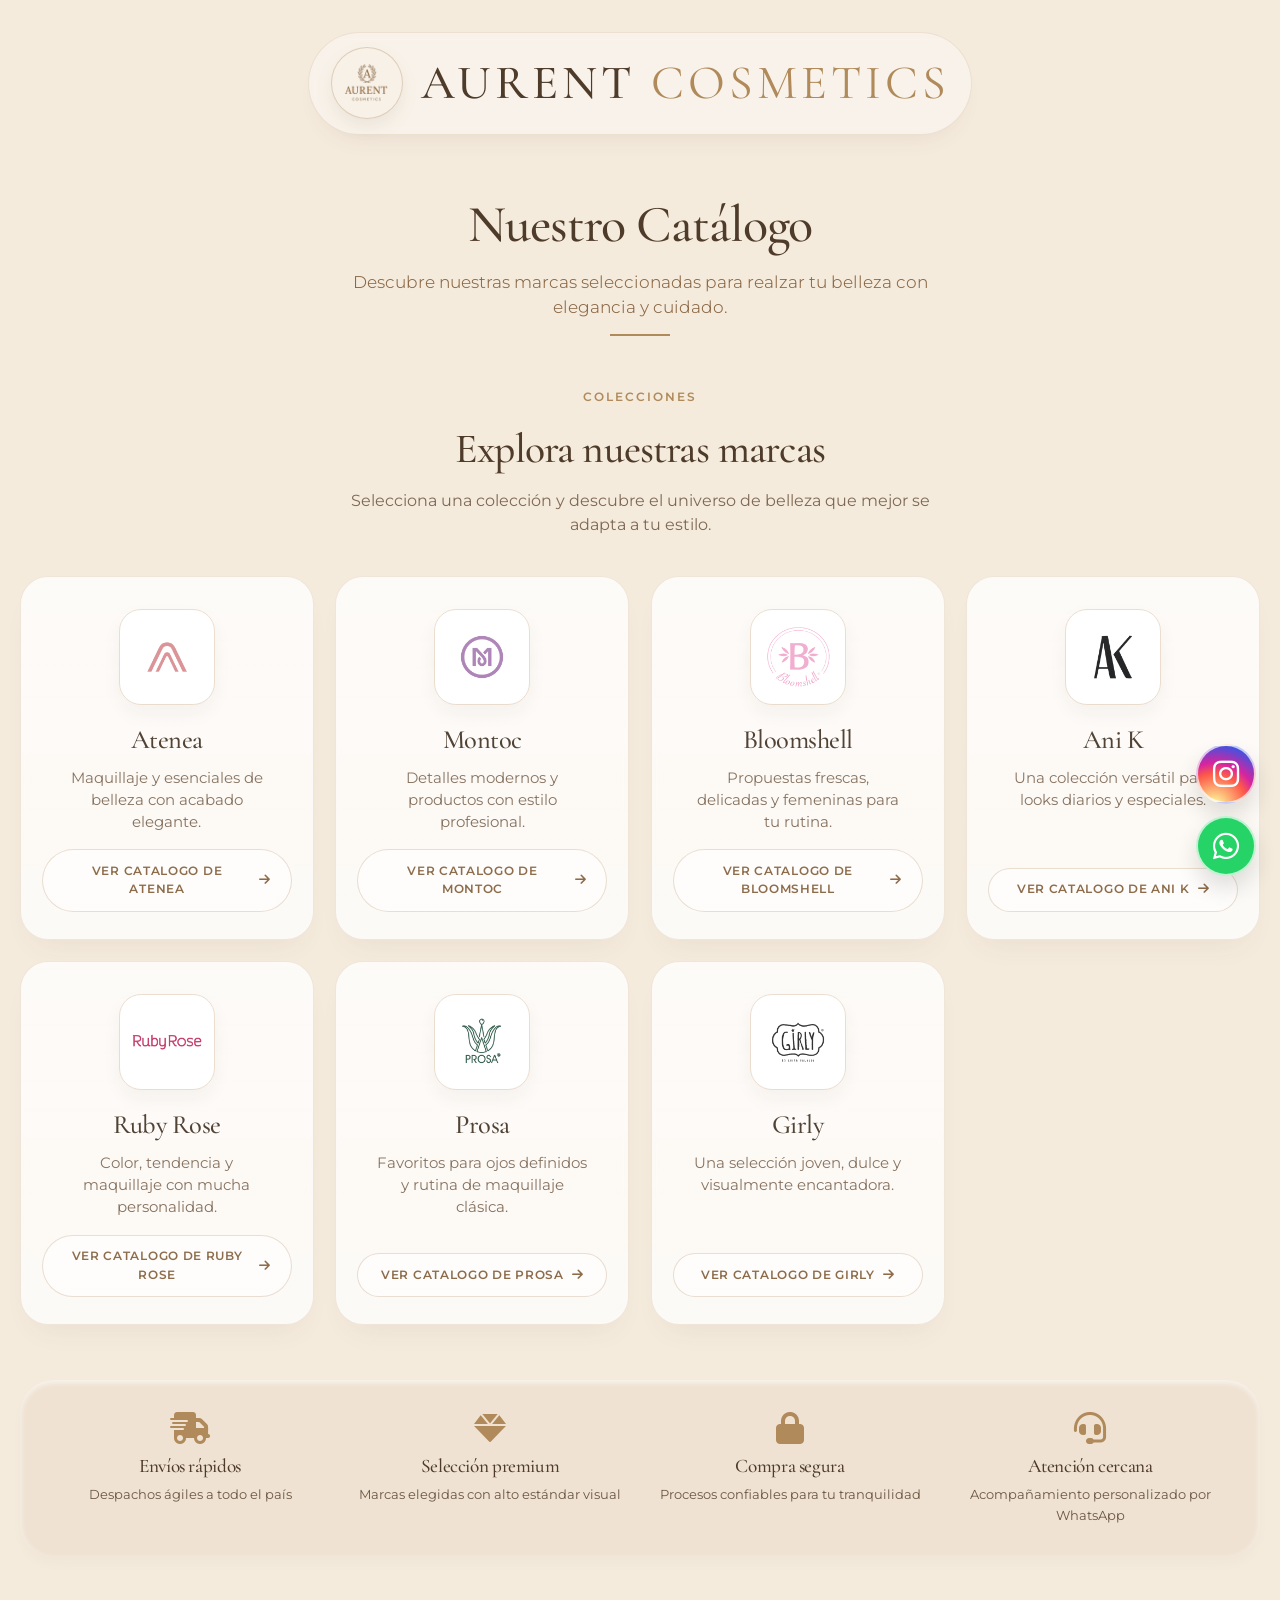
==== collections/index.html @ 2a7e624e "Change 'Ver colección' to 'Ver catalogo' for consistency" ====
<!DOCTYPE html>
<html lang="es">
<head>
  <meta charset="UTF-8" />
  <meta name="viewport" content="width=device-width, initial-scale=1.0" />
  <title>AURENT COSMETICS | Colecciones</title>

  <link rel="preconnect" href="https://fonts.googleapis.com">
  <link rel="preconnect" href="https://fonts.gstatic.com" crossorigin>
  <link href="https://fonts.googleapis.com/css2?family=Cormorant+Garamond:wght@400;500;600&family=Montserrat:wght@300;400;500;600&display=swap" rel="stylesheet">
  <link rel="stylesheet" href="https://cdnjs.cloudflare.com/ajax/libs/font-awesome/6.0.0-beta3/css/all.min.css">

  <link rel="icon" href="/favicon.png" sizes="32x32">
  <link rel="icon" href="/favicon.png" sizes="192x192">
  <link rel="apple-touch-icon" href="/favicon.png">
  <link rel="shortcut icon" href="/favicon.png">

  <style>
    * {
      margin: 0;
      padding: 0;
      box-sizing: border-box;
    }

    :root {
      --bg: #F5EBDD;
      --bg-soft: #EFE2D2;
      --card: rgba(255, 255, 255, 0.72);
      --white: #FFFFFF;
      --gold: #B08A5A;
      --gold-dark: #8A6846;
      --text: #4E3B2A;
      --text-soft: #7E6854;
      --border: rgba(176, 138, 90, 0.18);
      --shadow: 0 16px 30px -14px rgba(78, 59, 42, 0.08);
    }

    body {
      background: var(--bg);
      color: var(--text);
      font-family: 'Montserrat', sans-serif;
      line-height: 1.5;
      -webkit-font-smoothing: antialiased;
    }

    h1, h2, h3, h4 {
      font-family: 'Cormorant Garamond', serif;
      font-weight: 500;
      letter-spacing: -0.02em;
    }

    .brand-header {
      text-decoration: none;
      color: inherit;
    }

    .catalogo-wrapper {
      max-width: 1320px;
      margin: 0 auto;
      padding: 2rem 1.25rem 3rem;
    }

    .decorative-line {
      width: 60px;
      height: 2px;
      background: var(--gold);
      margin: 0.9rem auto 0;
    }

    /* Header marca */
    .brand-header {
      display: flex;
      justify-content: center;
      align-items: center;
      gap: 18px;
      margin: 0 auto 3.2rem;
      padding: 0.9rem 1.35rem;
      width: fit-content;
      background: rgba(255, 255, 255, 0.38);
      border: 1px solid rgba(176, 138, 90, 0.18);
      border-radius: 999px;
      box-shadow: 0 14px 28px -18px rgba(78, 59, 42, 0.14);
      backdrop-filter: blur(4px);
    }

    .brand-logo {
      width: 72px;
      height: 72px;
      border-radius: 50%;
      background: #F8F1E8;
      display: flex;
      align-items: center;
      justify-content: center;
      border: 1.6px solid rgba(176, 138, 90, 0.35);
      overflow: hidden;
      flex-shrink: 0;
      box-shadow: 0 8px 18px rgba(78, 59, 42, 0.08);
    }

    .brand-logo img {
      width: 58px;
      height: 58px;
      object-fit: contain;
      display: block;
    }

    .brand-name {
      font-family: 'Cormorant Garamond', serif;
      font-size: 3rem;
      line-height: 1;
      font-weight: 500;
      color: var(--text);
      letter-spacing: 4px;
      text-transform: uppercase;
      white-space: nowrap;
    }

    .brand-name span {
      color: var(--gold);
      font-weight: 400;
    }

    /* Encabezado sección */
    .catalog-header {
      text-align: center;
      max-width: 760px;
      margin: 0 auto 3rem;
    }

    .catalog-header h1 {
      font-size: 3.25rem;
      color: var(--text);
      margin-bottom: 0.35rem;
    }

    .catalog-subtitle {
      font-size: 1.05rem;
      color: var(--gold-dark);
      font-weight: 350;
      max-width: 620px;
      margin: 0 auto;
    }

    /* Colecciones */
    .collections-section {
      margin: 0 0 3.4rem;
    }

    .collections-intro {
      text-align: center;
      max-width: 740px;
      margin: 0 auto 2.4rem;
    }

    .collections-label {
      display: inline-block;
      font-size: 0.78rem;
      text-transform: uppercase;
      letter-spacing: 2px;
      color: var(--gold);
      font-weight: 600;
      margin-bottom: 0.7rem;
    }

    .collections-intro h2 {
      font-size: 2.6rem;
      color: var(--text);
      margin-bottom: 0.55rem;
    }

    .collections-intro p {
      font-size: 1rem;
      color: var(--text-soft);
      max-width: 620px;
      margin: 0 auto;
    }

    .collections-grid {
      display: grid;
      grid-template-columns: repeat(4, 1fr);
      gap: 1.35rem;
    }

    .collection-card {
      background: var(--card);
      border: 1px solid var(--border);
      border-radius: 28px;
      padding: 2rem 1.3rem 1.7rem;
      text-decoration: none;
      color: var(--text);
      text-align: center;
      box-shadow: var(--shadow);
      backdrop-filter: blur(4px);
      transition: transform 0.28s ease, box-shadow 0.28s ease, border-color 0.28s ease;
      min-height: 250px;
      display: flex;
      flex-direction: column;
      justify-content: center;
      position: relative;
      overflow: hidden;
    }

    .collection-card::before {
      content: "";
      position: absolute;
      inset: 0;
      background: linear-gradient(180deg, rgba(255,255,255,0.18) 0%, rgba(255,255,255,0) 100%);
      pointer-events: none;
    }

    .collection-card:hover {
      transform: translateY(-6px);
      box-shadow: 0 22px 36px -16px rgba(138, 104, 70, 0.16);
      border-color: rgba(176, 138, 90, 0.34);
    }

    .collection-icon {
      width: 96px;
      height: 96px;
      border-radius: 22px;
      margin: 0 auto 1rem;
      background: #FFFFFF;
      border: 1px solid #E8D8C7;
      display: flex;
      align-items: center;
      justify-content: center;
      padding: 12px;
      box-shadow: 0 8px 18px rgba(78, 59, 42, 0.05);
    }

    .collection-icon img {
      max-width: 100%;
      max-height: 100%;
      object-fit: contain;
      display: block;
    }

    .collection-card h3 {
      font-size: 1.65rem;
      margin-bottom: 0.4rem;
      color: #3E2E1F;
    }

    .collection-card p {
      font-size: 0.92rem;
      color: var(--text-soft);
      max-width: 210px;
      margin: 0 auto 1rem;
    }

    .collection-link {
      display: inline-flex;
      align-items: center;
      justify-content: center;
      gap: 8px;
      padding: 0.72rem 1.25rem;
      border-radius: 999px;
      border: 1px solid rgba(176, 138, 90, 0.28);
      background: rgba(255,255,255,0.55);
      color: var(--gold-dark);
      font-size: 0.78rem;
      font-weight: 600;
      letter-spacing: 0.7px;
      text-transform: uppercase;
      margin-top: auto;
      transition: all 0.25s ease;
    }

    .collection-card:hover .collection-link {
      background: var(--gold);
      border-color: var(--gold);
      color: white;
    }

    /* Bloque confianza */
    .trust-bar {
      display: grid;
      grid-template-columns: repeat(4, 1fr);
      gap: 1.5rem;
      margin: 2rem 0 0;
      background: var(--bg-soft);
      padding: 2rem;
      border-radius: 34px;
      box-shadow: inset 0 2px 6px rgba(255,255,255,0.75), 0 8px 12px rgba(0,0,0,0.02);
    }

    .trust-item {
      text-align: center;
      color: var(--text);
    }

    .trust-item i {
      font-size: 2rem;
      color: var(--gold);
      margin-bottom: 0.55rem;
    }

    .trust-item h4 {
      font-size: 1.2rem;
      margin-bottom: 0.2rem;
    }

    .trust-item p {
      font-size: 0.84rem;
      color: #6B5743;
    }

    /* Botones flotantes */
    .instagram-float,
    .whatsapp-float {
      position: fixed;
      right: 24px;
      width: 60px;
      height: 60px;
      border-radius: 50%;
      color: white;
      display: flex;
      align-items: center;
      justify-content: center;
      font-size: 30px;
      text-decoration: none;
      box-shadow: 0 12px 22px rgba(0,0,0,0.12);
      z-index: 999;
      border: 2px solid rgba(255,255,255,0.7);
      transition: transform 0.25s ease, filter 0.25s ease;
    }

    .whatsapp-float {
      bottom: 24px;
      background: #25D366;
    }

    .whatsapp-float:hover {
      transform: scale(1.08);
      background: #128C7E;
    }

    .instagram-float {
      bottom: 96px;
      background: radial-gradient(circle at 30% 107%, #fdf497 0%, #fdf497 5%, #fd5949 45%, #d6249f 60%, #285AEB 90%);
    }

    .instagram-float:hover {
      transform: scale(1.08);
      filter: brightness(0.92);
    }

    /* Responsive */
    @media (max-width: 1100px) {
      .collections-grid {
        grid-template-columns: repeat(3, 1fr);
      }

      .brand-name {
        font-size: 2.6rem;
      }
    }

    @media (max-width: 820px) {
      .catalog-header h1 {
        font-size: 2.7rem;
      }

      .collections-intro h2 {
        font-size: 2.2rem;
      }

      .collections-grid {
        grid-template-columns: repeat(2, 1fr);
      }

      .trust-bar {
        grid-template-columns: repeat(2, 1fr);
      }

      .brand-header {
        gap: 14px;
        padding: 0.8rem 1.1rem;
      }

      .brand-logo {
        width: 62px;
        height: 62px;
      }

      .brand-logo img {
        width: 50px;
        height: 50px;
      }

      .brand-name {
        font-size: 2.2rem;
        letter-spacing: 3px;
      }
    }

    @media (max-width: 560px) {
      .catalogo-wrapper {
        padding: 1.3rem 1rem 2.2rem;
      }

      .brand-header {
        width: 100%;
        justify-content: center;
        text-align: center;
        border-radius: 28px;
        white-space: normal;
      }

      .brand-name {
        font-size: 1.55rem;
        letter-spacing: 2px;
        white-space: normal;
      }

      .catalog-header {
        margin-bottom: 2.3rem;
      }

      .catalog-header h1 {
        font-size: 2.25rem;
      }

      .catalog-subtitle {
        font-size: 0.95rem;
      }

      .collections-intro h2 {
        font-size: 1.9rem;
      }

      .collections-grid {
        grid-template-columns: 1fr;
      }

      .collection-card {
        min-height: auto;
        padding: 1.7rem 1.2rem 1.4rem;
      }

      .collection-icon {
        width: 88px;
        height: 88px;
      }

      .trust-bar {
        grid-template-columns: 1fr;
        padding: 1.5rem;
      }

      .whatsapp-float,
      .instagram-float {
        width: 54px;
        height: 54px;
        font-size: 27px;
        right: 16px;
      }

      .whatsapp-float {
        bottom: 16px;
      }

      .instagram-float {
        bottom: 82px;
      }
    }
  </style>
</head>
<body>
  <div class="catalogo-wrapper">

    <a href="/" class="brand-header">
      <div class="brand-logo">
        <img src="/assets/logos/aurentcosmetics.png" alt="AURENT COSMETICS">
      </div>
      <div class="brand-name">AURENT <span>COSMETICS</span></div>
    </a>

    <div class="catalog-header">
      <h1>Nuestro Catálogo</h1>
      <p class="catalog-subtitle">Descubre nuestras marcas seleccionadas para realzar tu belleza con elegancia y cuidado.</p>
      <div class="decorative-line"></div>
    </div>

    <section class="collections-section">
      <div class="collections-intro">
        <span class="collections-label">Colecciones</span>
        <h2>Explora nuestras marcas</h2>
        <p>Selecciona una colección y descubre el universo de belleza que mejor se adapta a tu estilo.</p>
      </div>

      <div class="collections-grid">
        <a class="collection-card" href="LINK_ATENEA" target="_blank">
          <div class="collection-icon">
            <img src="/assets/logos/atenea.png" alt="Atenea">
          </div>
          <h3>Atenea</h3>
          <p>Maquillaje y esenciales de belleza con acabado elegante.</p>
          <span class="collection-link">Ver catalogo de atenea <i class="fas fa-arrow-right"></i></span>
        </a>

        <a class="collection-card" href="LINK_MONTOC" target="_blank">
          <div class="collection-icon">
            <img src="/assets/logos/montoc.png" alt="Montoc">
          </div>
          <h3>Montoc</h3>
          <p>Detalles modernos y productos con estilo profesional.</p>
          <span class="collection-link">Ver catalogo de montoc <i class="fas fa-arrow-right"></i></span>
        </a>

        <a class="collection-card" href="LINK_BLOOMSHELL" target="_blank">
          <div class="collection-icon">
            <img src="/assets/logos/bloomshell.png" alt="Bloomshell">
          </div>
          <h3>Bloomshell</h3>
          <p>Propuestas frescas, delicadas y femeninas para tu rutina.</p>
          <span class="collection-link">Ver catalogo de bloomshell <i class="fas fa-arrow-right"></i></span>
        </a>

        <a class="collection-card" href="LINK_ANIK" target="_blank">
          <div class="collection-icon">
            <img src="/assets/logos/anik.png" alt="Ani K">
          </div>
          <h3>Ani K</h3>
          <p>Una colección versátil para looks diarios y especiales.</p>
          <span class="collection-link">Ver catalogo de ani k <i class="fas fa-arrow-right"></i></span>
        </a>

        <a class="collection-card" href="LINK_RUBYROSE" target="_blank">
          <div class="collection-icon">
            <img src="/assets/logos/rubyrose.png" alt="Ruby Rose">
          </div>
          <h3>Ruby Rose</h3>
          <p>Color, tendencia y maquillaje con mucha personalidad.</p>
          <span class="collection-link">Ver catalogo de ruby rose <i class="fas fa-arrow-right"></i></span>
        </a>

        <a class="collection-card" href="LINK_PROSA" target="_blank">
          <div class="collection-icon">
            <img src="/assets/logos/prosa.png" alt="Prosa">
          </div>
          <h3>Prosa</h3>
          <p>Favoritos para ojos definidos y rutina de maquillaje clásica.</p>
          <span class="collection-link">Ver catalogo de prosa <i class="fas fa-arrow-right"></i></span>
        </a>

        <a class="collection-card" href="LINK_GIRLY" target="_blank">
          <div class="collection-icon">
            <img src="/assets/logos/girly.png" alt="Girly">
          </div>
          <h3>Girly</h3>
          <p>Una selección joven, dulce y visualmente encantadora.</p>
          <span class="collection-link">Ver catalogo de girly <i class="fas fa-arrow-right"></i></span>
        </a>
      </div>
    </section>

    <div class="trust-bar">
      <div class="trust-item">
        <i class="fas fa-shipping-fast"></i>
        <h4>Envíos rápidos</h4>
        <p>Despachos ágiles a todo el país</p>
      </div>
      <div class="trust-item">
        <i class="fas fa-gem"></i>
        <h4>Selección premium</h4>
        <p>Marcas elegidas con alto estándar visual</p>
      </div>
      <div class="trust-item">
        <i class="fas fa-lock"></i>
        <h4>Compra segura</h4>
        <p>Procesos confiables para tu tranquilidad</p>
      </div>
      <div class="trust-item">
        <i class="fas fa-headset"></i>
        <h4>Atención cercana</h4>
        <p>Acompañamiento personalizado por WhatsApp</p>
      </div>
    </div>
  </div>

  <a href="https://www.instagram.com/aurent_cosmetics/"
     class="instagram-float"
     target="_blank"
     rel="noopener noreferrer"
     aria-label="Visitar Instagram de Aurent Cosmetics">
    <i class="fab fa-instagram"></i>
  </a>

  <a href="https://wa.me/573024131817?text=Hola%20me%20interesan%20sus%20productos%20de%20belleza"
     class="whatsapp-float"
     target="_blank"
     rel="noopener noreferrer"
     aria-label="Contactar por WhatsApp">
    <i class="fab fa-whatsapp"></i>
  </a>
</body>
</html>
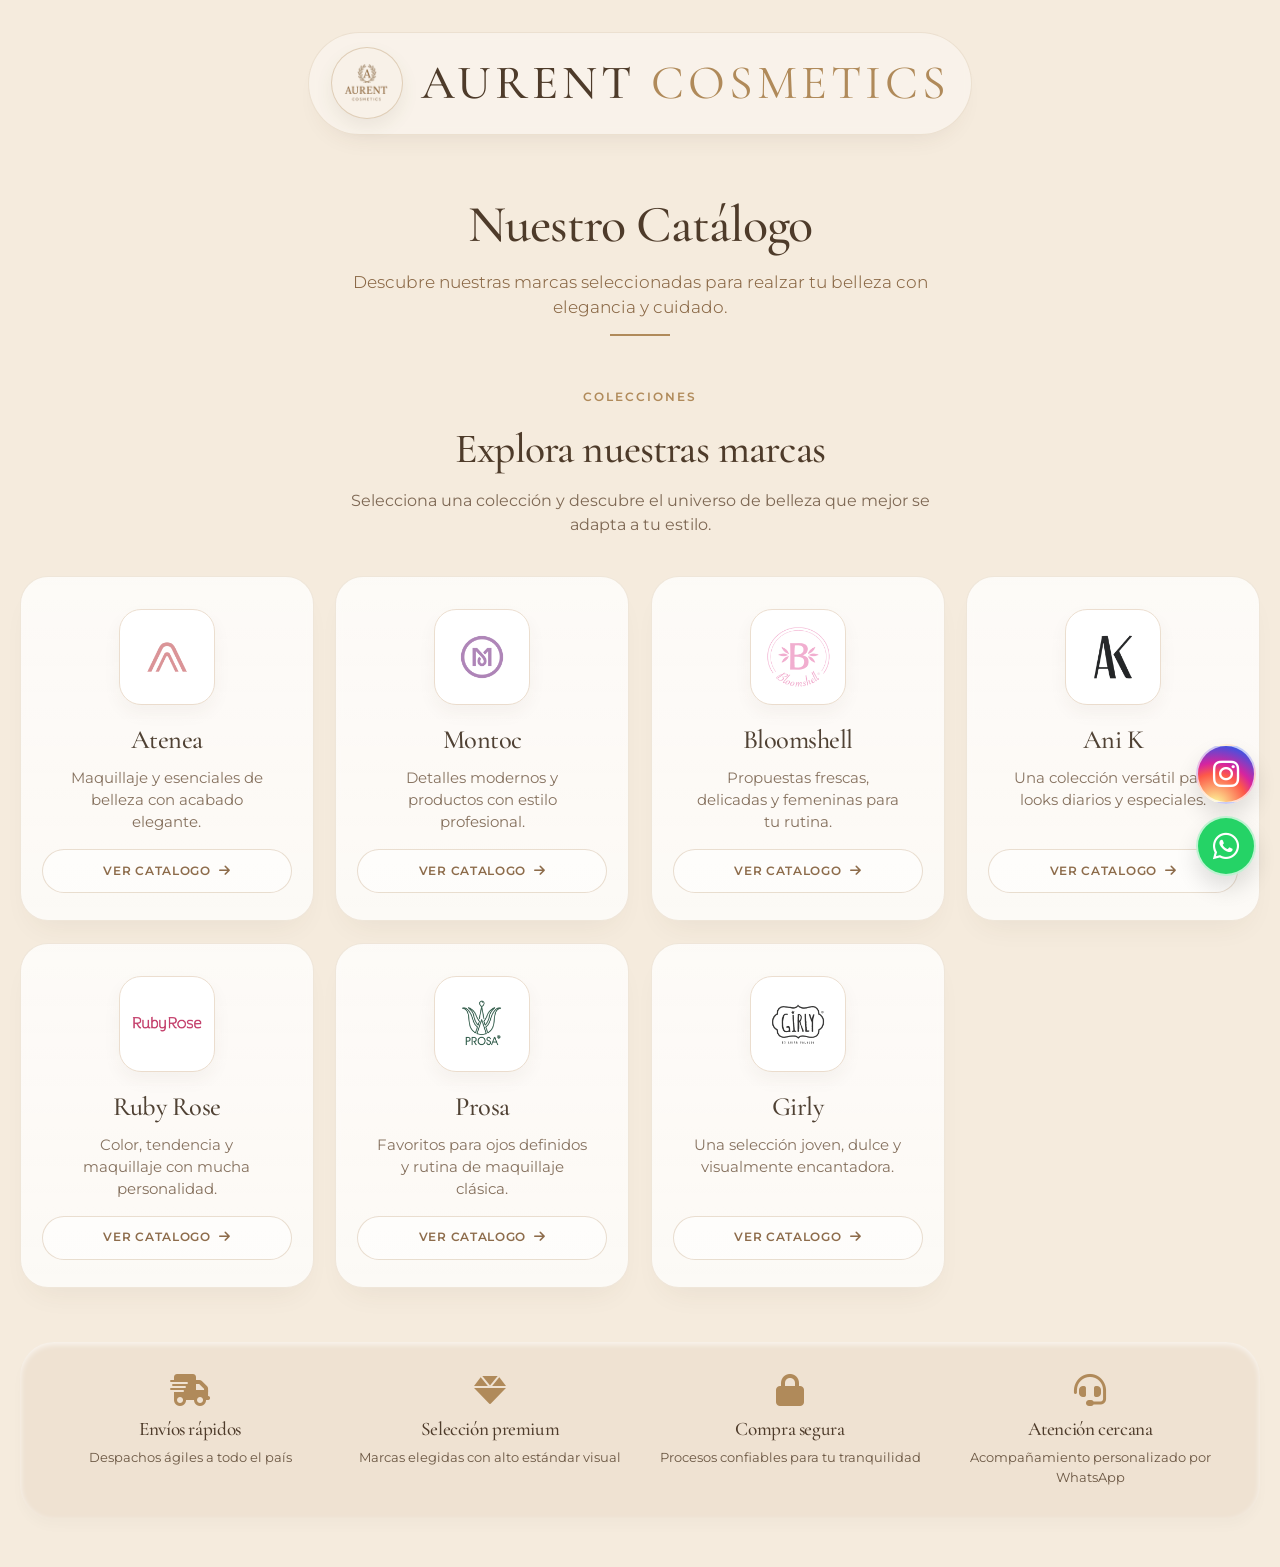
==== commit 950a28fb: "Update collection links to a generic 'Ver catalogo'" ====
--- a/collections/index.html
+++ b/collections/index.html
@@ -496,7 +496,7 @@
           </div>
           <h3>Atenea</h3>
           <p>Maquillaje y esenciales de belleza con acabado elegante.</p>
-          <span class="collection-link">Ver catalogo de atenea <i class="fas fa-arrow-right"></i></span>
+          <span class="collection-link">Ver catalogo <i class="fas fa-arrow-right"></i></span>
         </a>
 
         <a class="collection-card" href="LINK_MONTOC" target="_blank">
@@ -505,7 +505,7 @@
           </div>
           <h3>Montoc</h3>
           <p>Detalles modernos y productos con estilo profesional.</p>
-          <span class="collection-link">Ver catalogo de montoc <i class="fas fa-arrow-right"></i></span>
+          <span class="collection-link">Ver catalogo <i class="fas fa-arrow-right"></i></span>
         </a>
 
         <a class="collection-card" href="LINK_BLOOMSHELL" target="_blank">
@@ -514,7 +514,7 @@
           </div>
           <h3>Bloomshell</h3>
           <p>Propuestas frescas, delicadas y femeninas para tu rutina.</p>
-          <span class="collection-link">Ver catalogo de bloomshell <i class="fas fa-arrow-right"></i></span>
+          <span class="collection-link">Ver catalogo <i class="fas fa-arrow-right"></i></span>
         </a>
 
         <a class="collection-card" href="LINK_ANIK" target="_blank">
@@ -523,7 +523,7 @@
           </div>
           <h3>Ani K</h3>
           <p>Una colección versátil para looks diarios y especiales.</p>
-          <span class="collection-link">Ver catalogo de ani k <i class="fas fa-arrow-right"></i></span>
+          <span class="collection-link">Ver catalogo <i class="fas fa-arrow-right"></i></span>
         </a>
 
         <a class="collection-card" href="LINK_RUBYROSE" target="_blank">
@@ -532,7 +532,7 @@
           </div>
           <h3>Ruby Rose</h3>
           <p>Color, tendencia y maquillaje con mucha personalidad.</p>
-          <span class="collection-link">Ver catalogo de ruby rose <i class="fas fa-arrow-right"></i></span>
+          <span class="collection-link">Ver catalogo <i class="fas fa-arrow-right"></i></span>
         </a>
 
         <a class="collection-card" href="LINK_PROSA" target="_blank">
@@ -541,7 +541,7 @@
           </div>
           <h3>Prosa</h3>
           <p>Favoritos para ojos definidos y rutina de maquillaje clásica.</p>
-          <span class="collection-link">Ver catalogo de prosa <i class="fas fa-arrow-right"></i></span>
+          <span class="collection-link">Ver catalogo <i class="fas fa-arrow-right"></i></span>
         </a>
 
         <a class="collection-card" href="LINK_GIRLY" target="_blank">
@@ -550,7 +550,7 @@
           </div>
           <h3>Girly</h3>
           <p>Una selección joven, dulce y visualmente encantadora.</p>
-          <span class="collection-link">Ver catalogo de girly <i class="fas fa-arrow-right"></i></span>
+          <span class="collection-link">Ver catalogo <i class="fas fa-arrow-right"></i></span>
         </a>
       </div>
     </section>
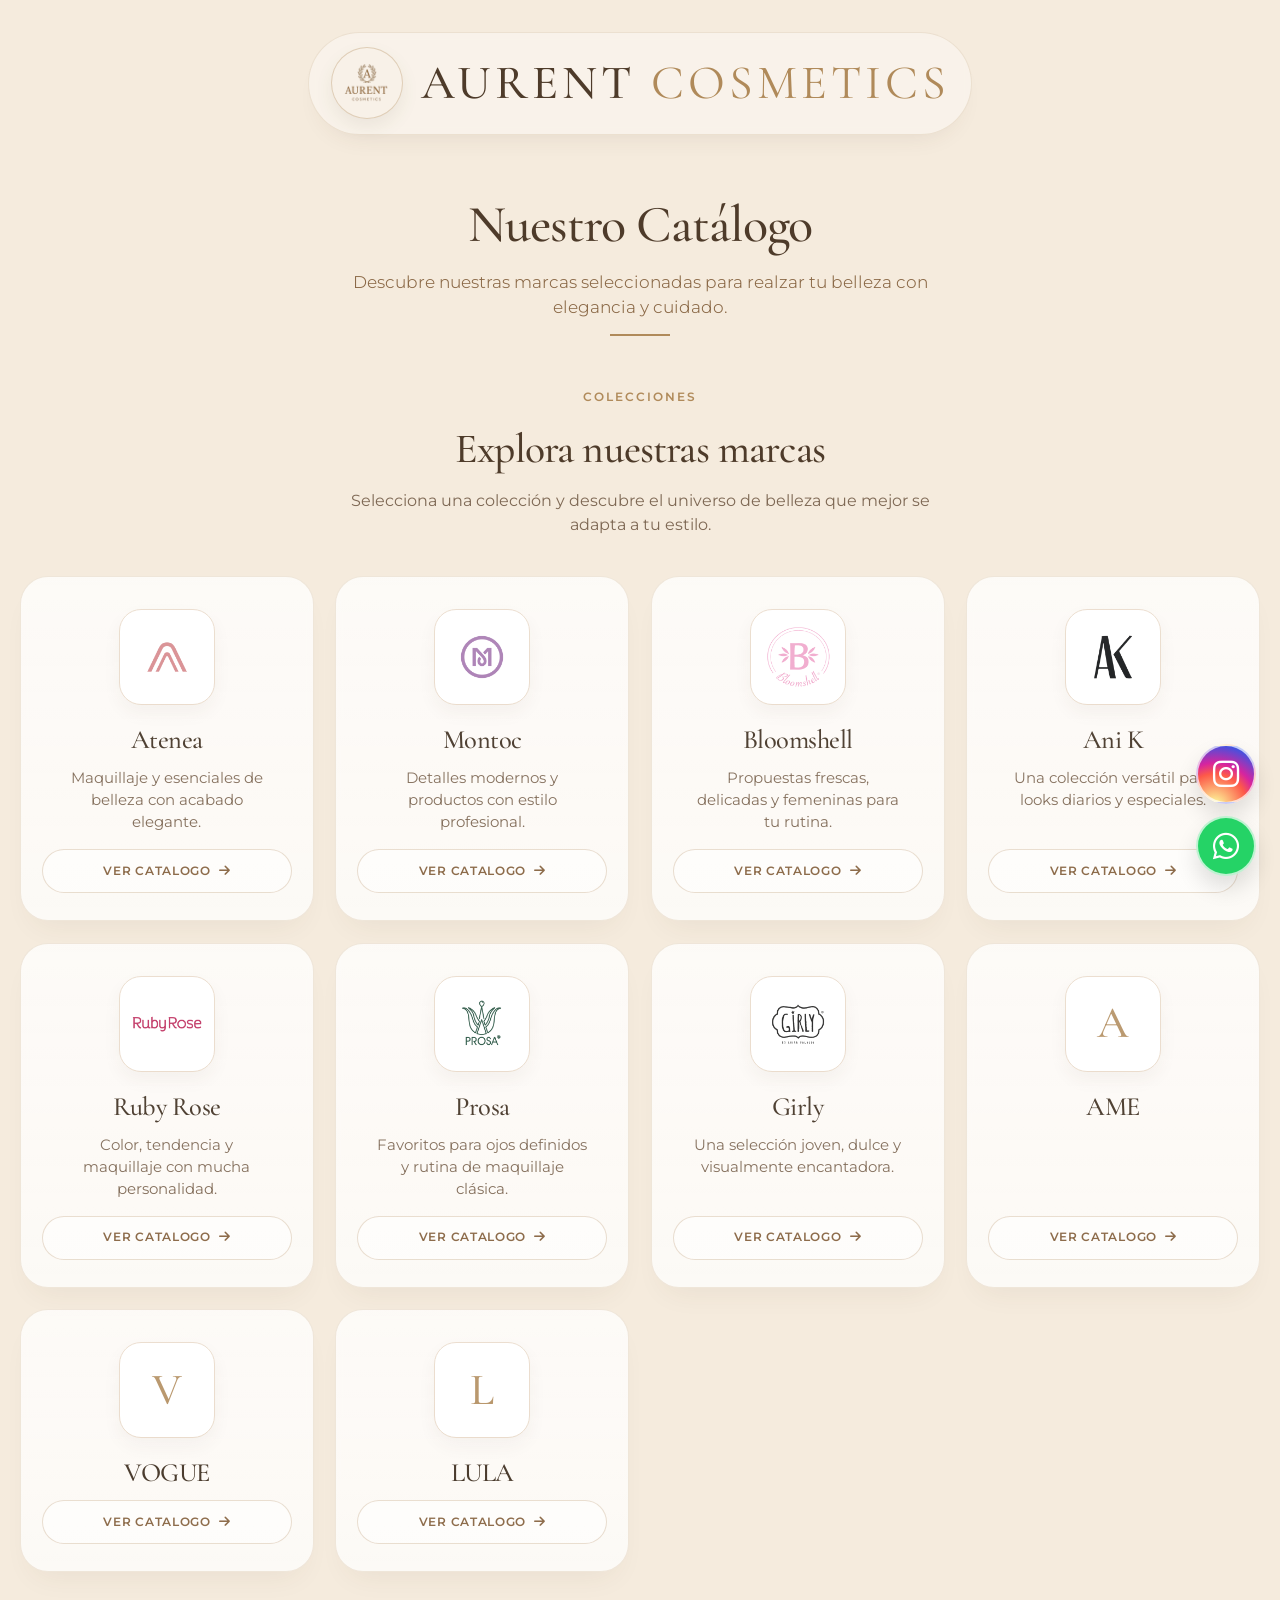
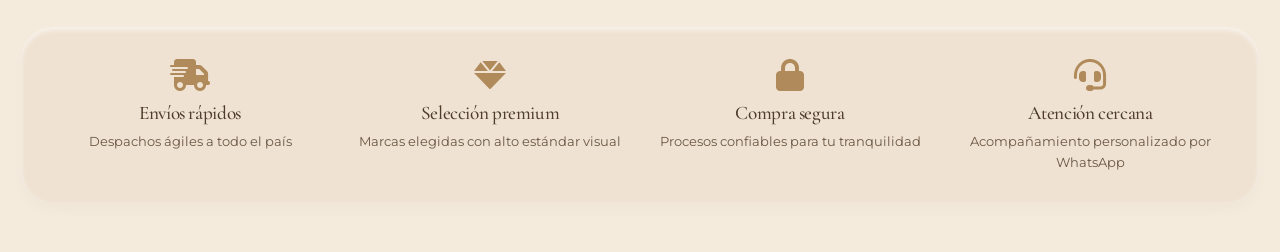
==== commit 4ab377c8: "Add initial styles and collection cards to index.html Added initial styles for collection cards and " ====
--- a/collections/index.html
+++ b/collections/index.html
@@ -233,6 +233,15 @@
       max-height: 100%;
       object-fit: contain;
       display: block;
+    }
+
+    /* Inicial temporal mientras no hay logo */
+    .collection-initial {
+      font-family: 'Cormorant Garamond', serif;
+      font-size: 2.8rem;
+      font-weight: 500;
+      color: var(--gold);
+      line-height: 1;
     }
 
     .collection-card h3 {
@@ -490,7 +499,7 @@
       </div>
 
       <div class="collections-grid">
-        <a class="collection-card" href="LINK_ATENEA" target="_blank">
+        <a class="collection-card" href="https://www.canva.com/design/DAHSa4En0lA/RKAB3Hsc7j4xwktRzbIhjQ/edit" target="_blank">
           <div class="collection-icon">
             <img src="/assets/logos/atenea.png" alt="Atenea">
           </div>
@@ -499,7 +508,7 @@
           <span class="collection-link">Ver catalogo <i class="fas fa-arrow-right"></i></span>
         </a>
 
-        <a class="collection-card" href="LINK_MONTOC" target="_blank">
+        <a class="collection-card" href="https://www.canva.com/design/DAHUpRKmgsA/5f_IoGpBxpJ8wXOJnqVvLQ/edit" target="_blank">
           <div class="collection-icon">
             <img src="/assets/logos/montoc.png" alt="Montoc">
           </div>
@@ -508,7 +517,7 @@
           <span class="collection-link">Ver catalogo <i class="fas fa-arrow-right"></i></span>
         </a>
 
-        <a class="collection-card" href="LINK_BLOOMSHELL" target="_blank">
+        <a class="collection-card" href="https://www.canva.com/design/DAHRW8ti1SQ/jmuq3YZnDI1ekkdm3pnhtg/edit" target="_blank">
           <div class="collection-icon">
             <img src="/assets/logos/bloomshell.png" alt="Bloomshell">
           </div>
@@ -517,7 +526,7 @@
           <span class="collection-link">Ver catalogo <i class="fas fa-arrow-right"></i></span>
         </a>
 
-        <a class="collection-card" href="LINK_ANIK" target="_blank">
+        <a class="collection-card" href="https://www.canva.com/design/DAHV9D7dL2A/oG_4tmJZ2zmGIshC0ujJtA/edit" target="_blank">
           <div class="collection-icon">
             <img src="/assets/logos/anik.png" alt="Ani K">
           </div>
@@ -535,7 +544,7 @@
           <span class="collection-link">Ver catalogo <i class="fas fa-arrow-right"></i></span>
         </a>
 
-        <a class="collection-card" href="LINK_PROSA" target="_blank">
+        <a class="collection-card" href="https://www.canva.com/design/DAHT6zot8P4/Rs1GQEq44qwcwrHNoWlc7A/edit" target="_blank">
           <div class="collection-icon">
             <img src="/assets/logos/prosa.png" alt="Prosa">
           </div>
@@ -544,12 +553,36 @@
           <span class="collection-link">Ver catalogo <i class="fas fa-arrow-right"></i></span>
         </a>
 
-        <a class="collection-card" href="LINK_GIRLY" target="_blank">
+        <a class="collection-card" href="https://www.canva.com/design/DAHUKrfJXek/psp9ApBfLVWbKIAhtcZMAg/edit" target="_blank">
           <div class="collection-icon">
             <img src="/assets/logos/girly.png" alt="Girly">
           </div>
           <h3>Girly</h3>
           <p>Una selección joven, dulce y visualmente encantadora.</p>
+          <span class="collection-link">Ver catalogo <i class="fas fa-arrow-right"></i></span>
+        </a>
+
+        <a class="collection-card" href="LINK_AME" target="_blank">
+          <div class="collection-icon">
+            <span class="collection-initial">A</span>
+          </div>
+          <h3>AME</h3>
+          <span class="collection-link">Ver catalogo <i class="fas fa-arrow-right"></i></span>
+        </a>
+
+        <a class="collection-card" href="LINK_VOGUE" target="_blank">
+          <div class="collection-icon">
+            <span class="collection-initial">V</span>
+          </div>
+          <h3>VOGUE</h3>
+          <span class="collection-link">Ver catalogo <i class="fas fa-arrow-right"></i></span>
+        </a>
+
+        <a class="collection-card" href="LINK_LULA" target="_blank">
+          <div class="collection-icon">
+            <span class="collection-initial">L</span>
+          </div>
+          <h3>LULA</h3>
           <span class="collection-link">Ver catalogo <i class="fas fa-arrow-right"></i></span>
         </a>
       </div>
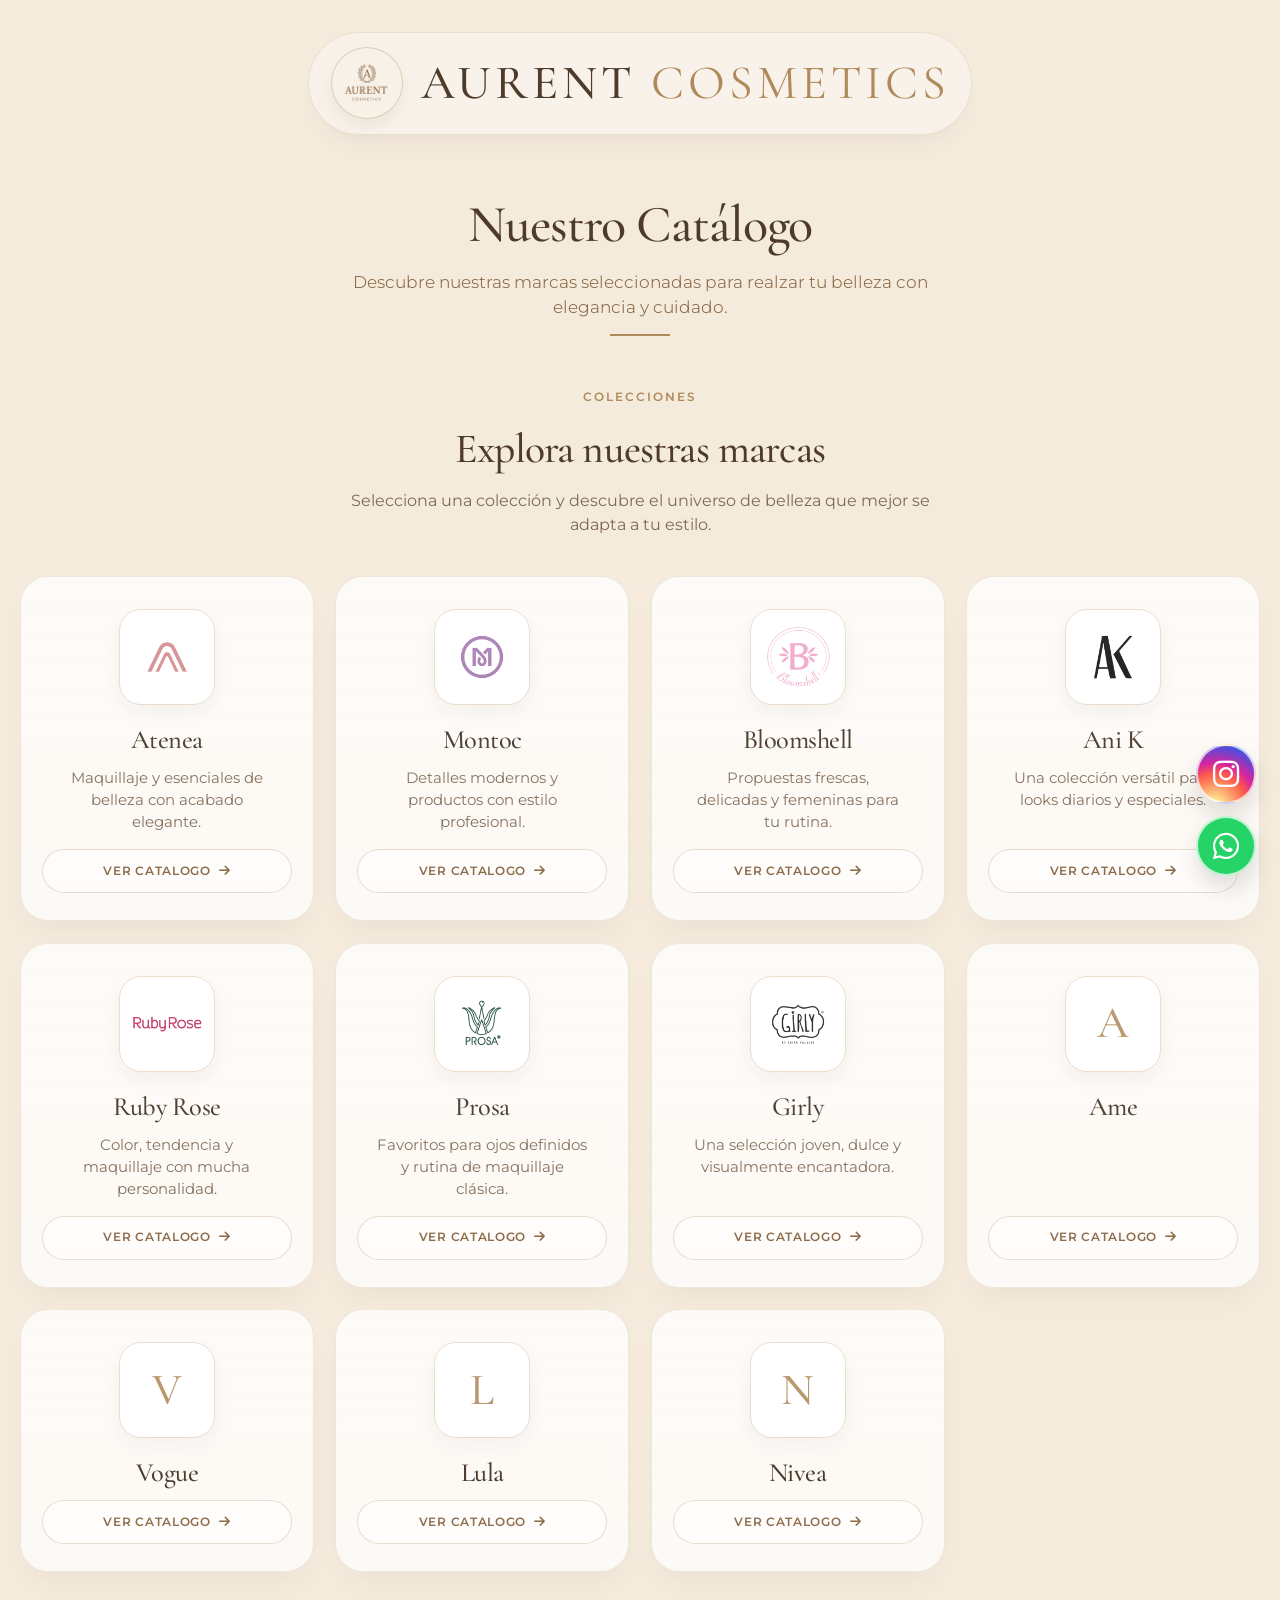
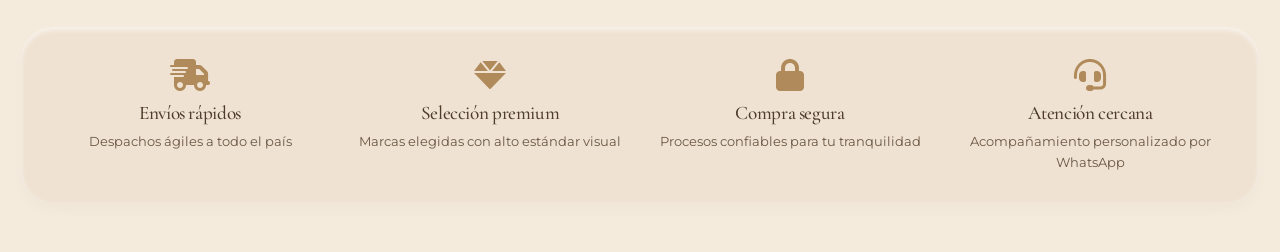
==== commit 1f664135: "Update collection links and titles in index.html" ====
--- a/collections/index.html
+++ b/collections/index.html
@@ -562,27 +562,35 @@
           <span class="collection-link">Ver catalogo <i class="fas fa-arrow-right"></i></span>
         </a>
 
-        <a class="collection-card" href="LINK_AME" target="_blank">
+        <a class="collection-card" href="https://www.canva.com/design/DAHS4oH7kNQ/2PRyszVeIzuYR0biWgxwuQ/edit" target="_blank">
           <div class="collection-icon">
             <span class="collection-initial">A</span>
           </div>
-          <h3>AME</h3>
-          <span class="collection-link">Ver catalogo <i class="fas fa-arrow-right"></i></span>
-        </a>
-
-        <a class="collection-card" href="LINK_VOGUE" target="_blank">
+          <h3>Ame</h3>
+          <span class="collection-link">Ver catalogo <i class="fas fa-arrow-right"></i></span>
+        </a>
+
+        <a class="collection-card" href="https://www.canva.com/design/DAHWUweGr6s/bYCnRHDZvL1tsluep6eLfg/edit" target="_blank">
           <div class="collection-icon">
             <span class="collection-initial">V</span>
           </div>
-          <h3>VOGUE</h3>
-          <span class="collection-link">Ver catalogo <i class="fas fa-arrow-right"></i></span>
-        </a>
-
-        <a class="collection-card" href="LINK_LULA" target="_blank">
+          <h3>Vogue</h3>
+          <span class="collection-link">Ver catalogo <i class="fas fa-arrow-right"></i></span>
+        </a>
+
+        <a class="collection-card" href="https://www.canva.com/design/DAHWU-FzCyc/6kwFZaXdVpvo8JcCb8tplA/edit" target="_blank">
           <div class="collection-icon">
             <span class="collection-initial">L</span>
           </div>
-          <h3>LULA</h3>
+          <h3>Lula</h3>
+          <span class="collection-link">Ver catalogo <i class="fas fa-arrow-right"></i></span>
+        </a>
+
+        <a class="collection-card" href="https://www.canva.com/design/DAHWUyyebpU/3A_gFhZsJC8gS85uzNk6jw/edit" target="_blank">
+          <div class="collection-icon">
+            <span class="collection-initial">N</span>
+          </div>
+          <h3>Nivea</h3>
           <span class="collection-link">Ver catalogo <i class="fas fa-arrow-right"></i></span>
         </a>
       </div>
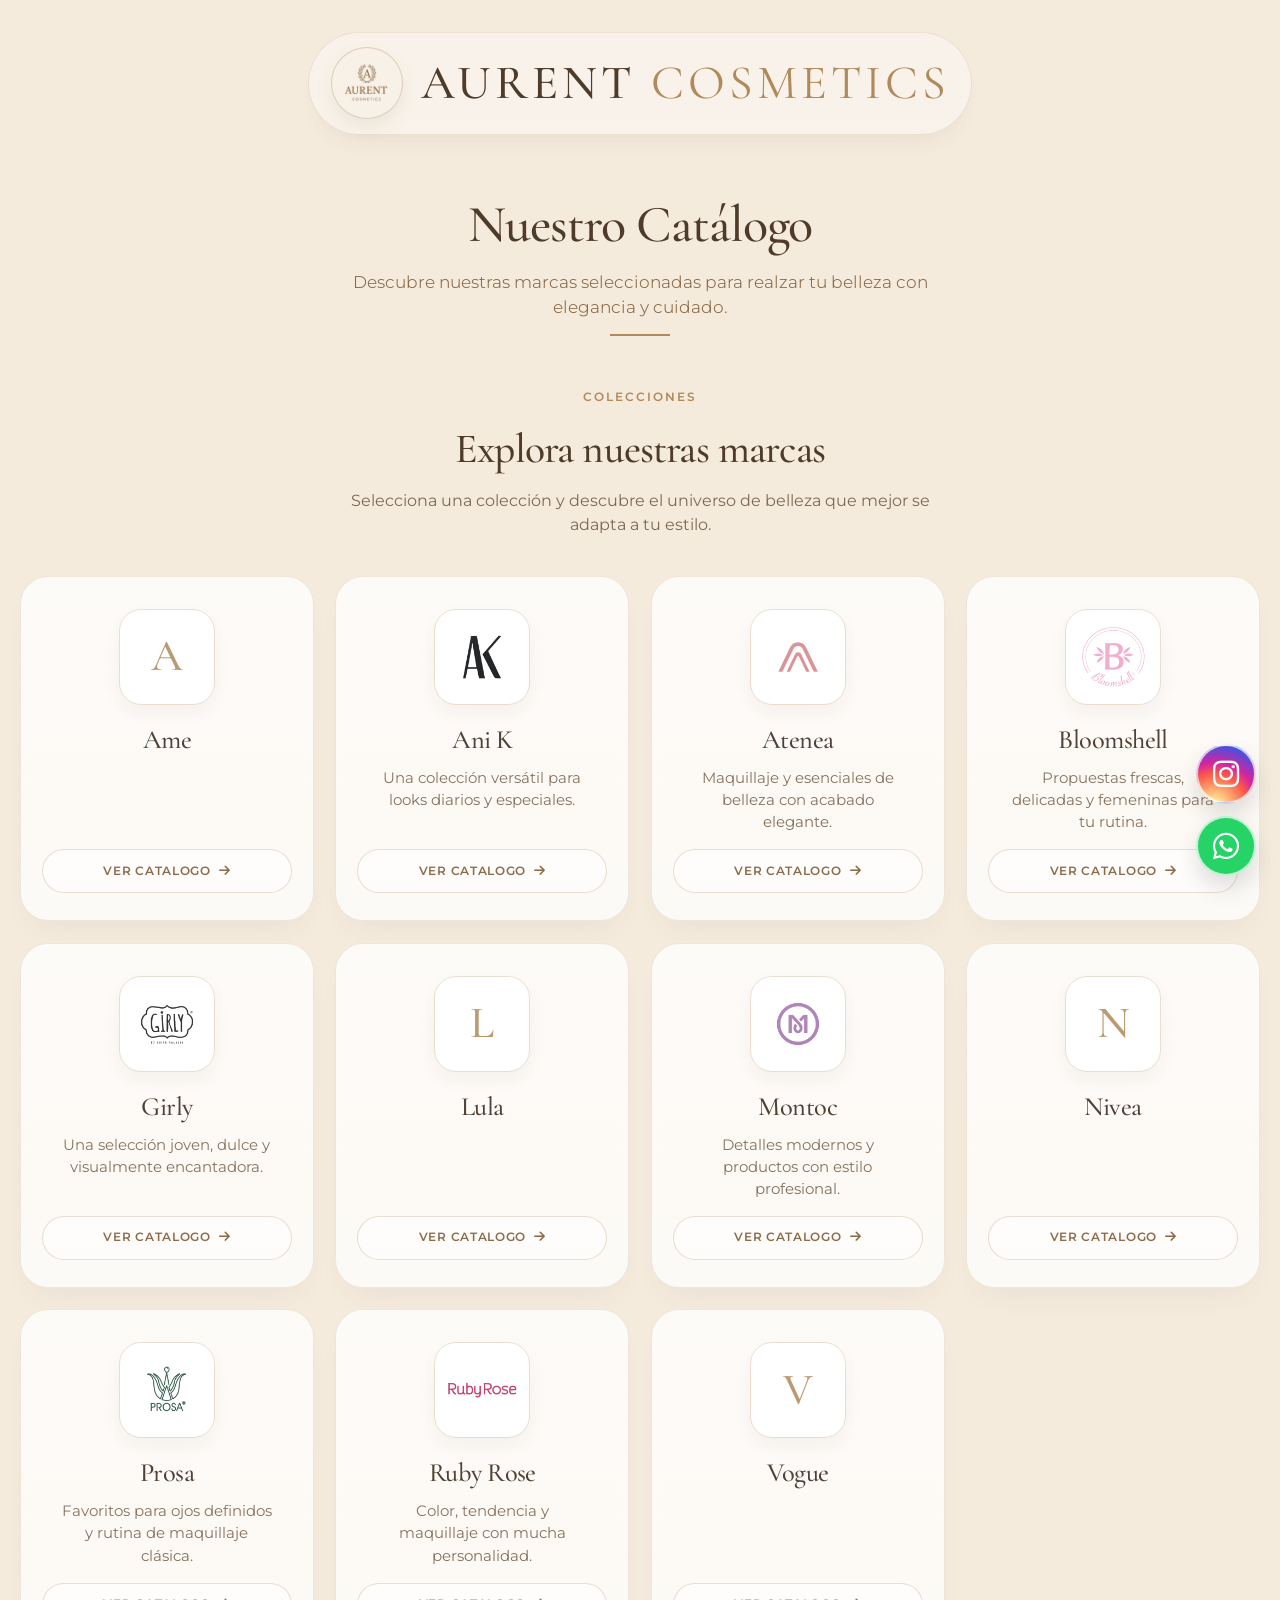
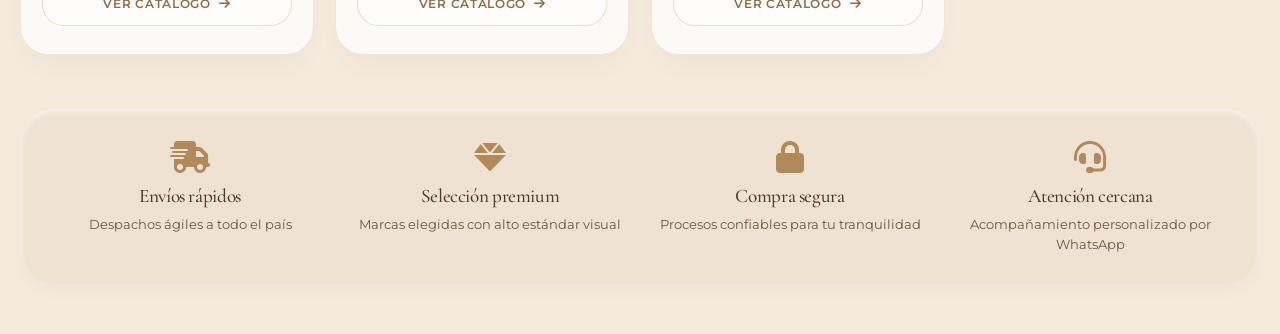
==== commit 5b07c064: "Update collection links and descriptions in HTML" ====
--- a/collections/index.html
+++ b/collections/index.html
@@ -499,6 +499,23 @@
       </div>
 
       <div class="collections-grid">
+        <a class="collection-card" href="https://www.canva.com/design/DAHS4oH7kNQ/2PRyszVeIzuYR0biWgxwuQ/edit" target="_blank">
+          <div class="collection-icon">
+            <span class="collection-initial">A</span>
+          </div>
+          <h3>Ame</h3>
+          <span class="collection-link">Ver catalogo <i class="fas fa-arrow-right"></i></span>
+        </a>
+
+        <a class="collection-card" href="https://www.canva.com/design/DAHV9D7dL2A/oG_4tmJZ2zmGIshC0ujJtA/edit" target="_blank">
+          <div class="collection-icon">
+            <img src="/assets/logos/anik.png" alt="Ani K">
+          </div>
+          <h3>Ani K</h3>
+          <p>Una colección versátil para looks diarios y especiales.</p>
+          <span class="collection-link">Ver catalogo <i class="fas fa-arrow-right"></i></span>
+        </a>
+
         <a class="collection-card" href="https://www.canva.com/design/DAHSa4En0lA/RKAB3Hsc7j4xwktRzbIhjQ/edit" target="_blank">
           <div class="collection-icon">
             <img src="/assets/logos/atenea.png" alt="Atenea">
@@ -508,6 +525,32 @@
           <span class="collection-link">Ver catalogo <i class="fas fa-arrow-right"></i></span>
         </a>
 
+        <a class="collection-card" href="https://www.canva.com/design/DAHRW8ti1SQ/jmuq3YZnDI1ekkdm3pnhtg/edit" target="_blank">
+          <div class="collection-icon">
+            <img src="/assets/logos/bloomshell.png" alt="Bloomshell">
+          </div>
+          <h3>Bloomshell</h3>
+          <p>Propuestas frescas, delicadas y femeninas para tu rutina.</p>
+          <span class="collection-link">Ver catalogo <i class="fas fa-arrow-right"></i></span>
+        </a>
+
+        <a class="collection-card" href="https://www.canva.com/design/DAHUKrfJXek/psp9ApBfLVWbKIAhtcZMAg/edit" target="_blank">
+          <div class="collection-icon">
+            <img src="/assets/logos/girly.png" alt="Girly">
+          </div>
+          <h3>Girly</h3>
+          <p>Una selección joven, dulce y visualmente encantadora.</p>
+          <span class="collection-link">Ver catalogo <i class="fas fa-arrow-right"></i></span>
+        </a>
+
+        <a class="collection-card" href="https://www.canva.com/design/DAHWU-FzCyc/6kwFZaXdVpvo8JcCb8tplA/edit" target="_blank">
+          <div class="collection-icon">
+            <span class="collection-initial">L</span>
+          </div>
+          <h3>Lula</h3>
+          <span class="collection-link">Ver catalogo <i class="fas fa-arrow-right"></i></span>
+        </a>
+
         <a class="collection-card" href="https://www.canva.com/design/DAHUpRKmgsA/5f_IoGpBxpJ8wXOJnqVvLQ/edit" target="_blank">
           <div class="collection-icon">
             <img src="/assets/logos/montoc.png" alt="Montoc">
@@ -517,21 +560,20 @@
           <span class="collection-link">Ver catalogo <i class="fas fa-arrow-right"></i></span>
         </a>
 
-        <a class="collection-card" href="https://www.canva.com/design/DAHRW8ti1SQ/jmuq3YZnDI1ekkdm3pnhtg/edit" target="_blank">
-          <div class="collection-icon">
-            <img src="/assets/logos/bloomshell.png" alt="Bloomshell">
-          </div>
-          <h3>Bloomshell</h3>
-          <p>Propuestas frescas, delicadas y femeninas para tu rutina.</p>
-          <span class="collection-link">Ver catalogo <i class="fas fa-arrow-right"></i></span>
-        </a>
-
-        <a class="collection-card" href="https://www.canva.com/design/DAHV9D7dL2A/oG_4tmJZ2zmGIshC0ujJtA/edit" target="_blank">
-          <div class="collection-icon">
-            <img src="/assets/logos/anik.png" alt="Ani K">
-          </div>
-          <h3>Ani K</h3>
-          <p>Una colección versátil para looks diarios y especiales.</p>
+        <a class="collection-card" href="https://www.canva.com/design/DAHWUyyebpU/3A_gFhZsJC8gS85uzNk6jw/edit" target="_blank">
+          <div class="collection-icon">
+            <span class="collection-initial">N</span>
+          </div>
+          <h3>Nivea</h3>
+          <span class="collection-link">Ver catalogo <i class="fas fa-arrow-right"></i></span>
+        </a>
+
+        <a class="collection-card" href="https://www.canva.com/design/DAHT6zot8P4/Rs1GQEq44qwcwrHNoWlc7A/edit" target="_blank">
+          <div class="collection-icon">
+            <img src="/assets/logos/prosa.png" alt="Prosa">
+          </div>
+          <h3>Prosa</h3>
+          <p>Favoritos para ojos definidos y rutina de maquillaje clásica.</p>
           <span class="collection-link">Ver catalogo <i class="fas fa-arrow-right"></i></span>
         </a>
 
@@ -544,53 +586,11 @@
           <span class="collection-link">Ver catalogo <i class="fas fa-arrow-right"></i></span>
         </a>
 
-        <a class="collection-card" href="https://www.canva.com/design/DAHT6zot8P4/Rs1GQEq44qwcwrHNoWlc7A/edit" target="_blank">
-          <div class="collection-icon">
-            <img src="/assets/logos/prosa.png" alt="Prosa">
-          </div>
-          <h3>Prosa</h3>
-          <p>Favoritos para ojos definidos y rutina de maquillaje clásica.</p>
-          <span class="collection-link">Ver catalogo <i class="fas fa-arrow-right"></i></span>
-        </a>
-
-        <a class="collection-card" href="https://www.canva.com/design/DAHUKrfJXek/psp9ApBfLVWbKIAhtcZMAg/edit" target="_blank">
-          <div class="collection-icon">
-            <img src="/assets/logos/girly.png" alt="Girly">
-          </div>
-          <h3>Girly</h3>
-          <p>Una selección joven, dulce y visualmente encantadora.</p>
-          <span class="collection-link">Ver catalogo <i class="fas fa-arrow-right"></i></span>
-        </a>
-
-        <a class="collection-card" href="https://www.canva.com/design/DAHS4oH7kNQ/2PRyszVeIzuYR0biWgxwuQ/edit" target="_blank">
-          <div class="collection-icon">
-            <span class="collection-initial">A</span>
-          </div>
-          <h3>Ame</h3>
-          <span class="collection-link">Ver catalogo <i class="fas fa-arrow-right"></i></span>
-        </a>
-
         <a class="collection-card" href="https://www.canva.com/design/DAHWUweGr6s/bYCnRHDZvL1tsluep6eLfg/edit" target="_blank">
           <div class="collection-icon">
             <span class="collection-initial">V</span>
           </div>
           <h3>Vogue</h3>
-          <span class="collection-link">Ver catalogo <i class="fas fa-arrow-right"></i></span>
-        </a>
-
-        <a class="collection-card" href="https://www.canva.com/design/DAHWU-FzCyc/6kwFZaXdVpvo8JcCb8tplA/edit" target="_blank">
-          <div class="collection-icon">
-            <span class="collection-initial">L</span>
-          </div>
-          <h3>Lula</h3>
-          <span class="collection-link">Ver catalogo <i class="fas fa-arrow-right"></i></span>
-        </a>
-
-        <a class="collection-card" href="https://www.canva.com/design/DAHWUyyebpU/3A_gFhZsJC8gS85uzNk6jw/edit" target="_blank">
-          <div class="collection-icon">
-            <span class="collection-initial">N</span>
-          </div>
-          <h3>Nivea</h3>
           <span class="collection-link">Ver catalogo <i class="fas fa-arrow-right"></i></span>
         </a>
       </div>
